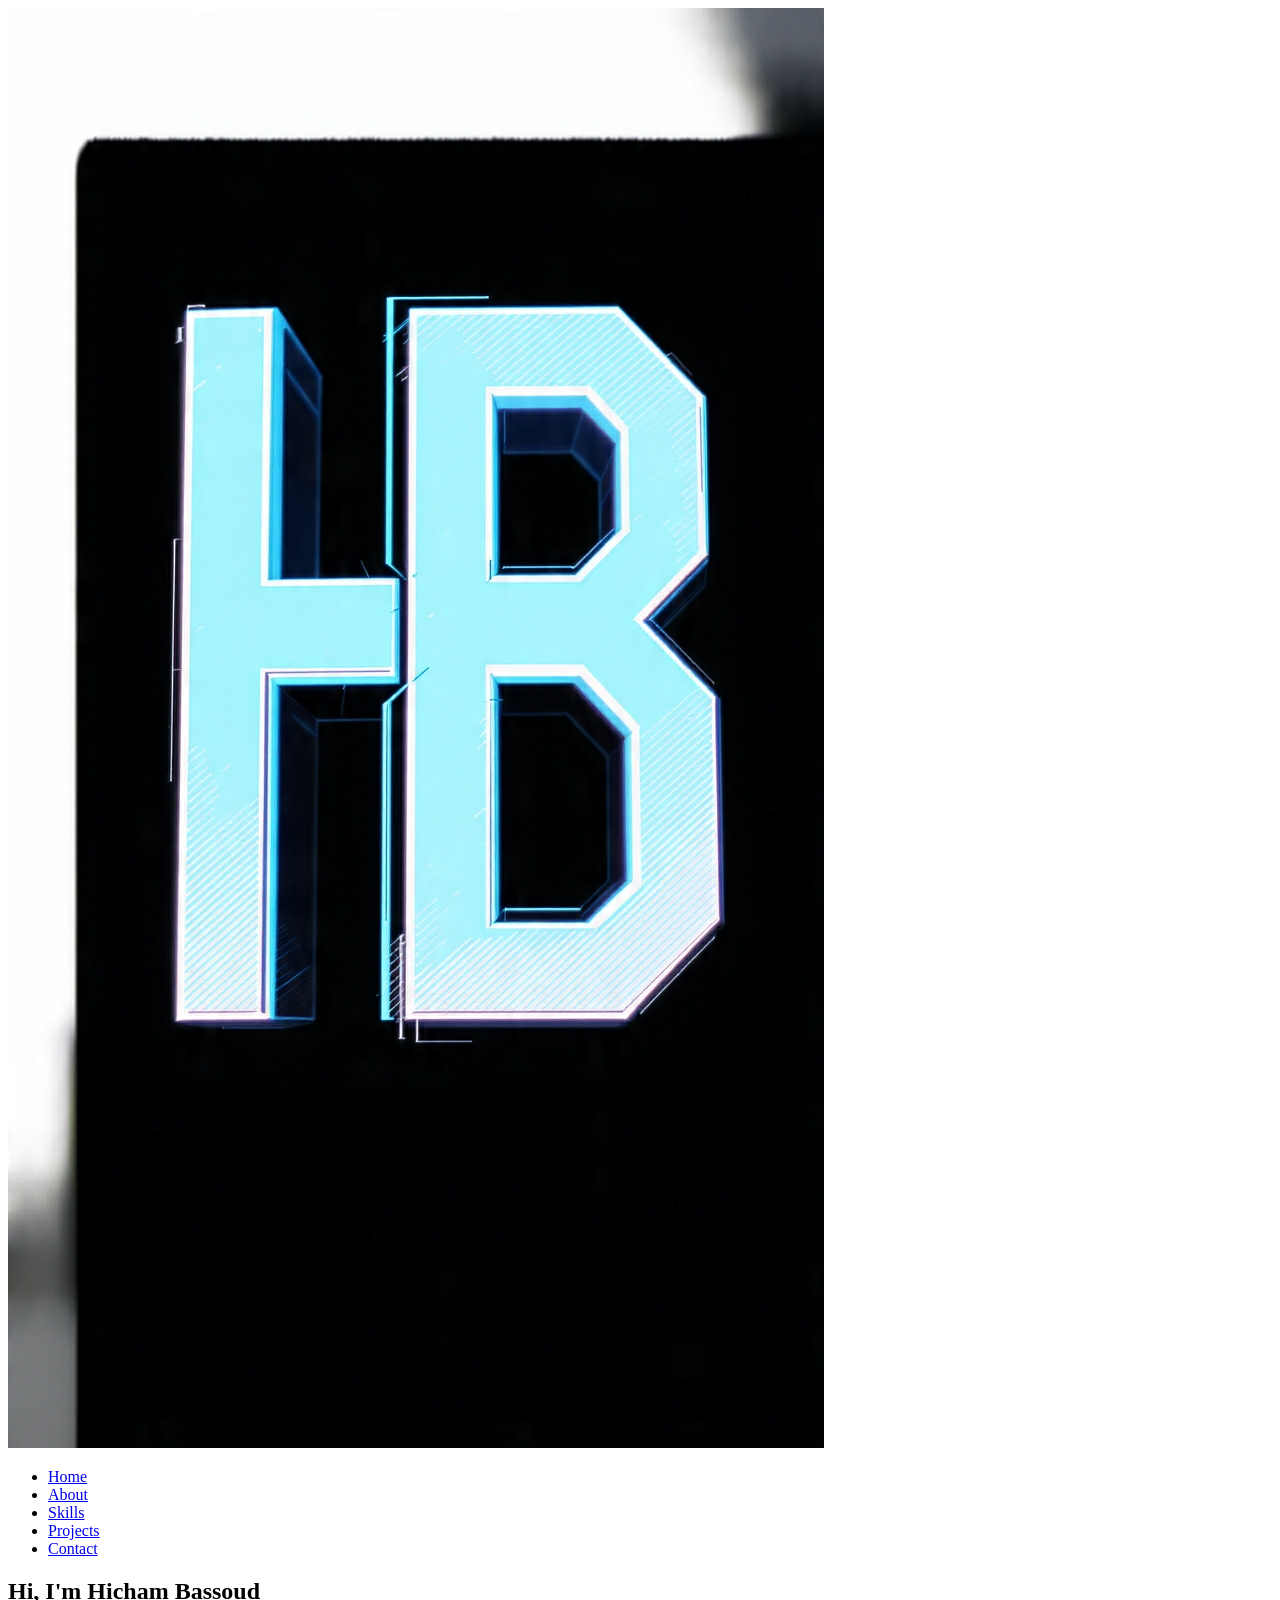
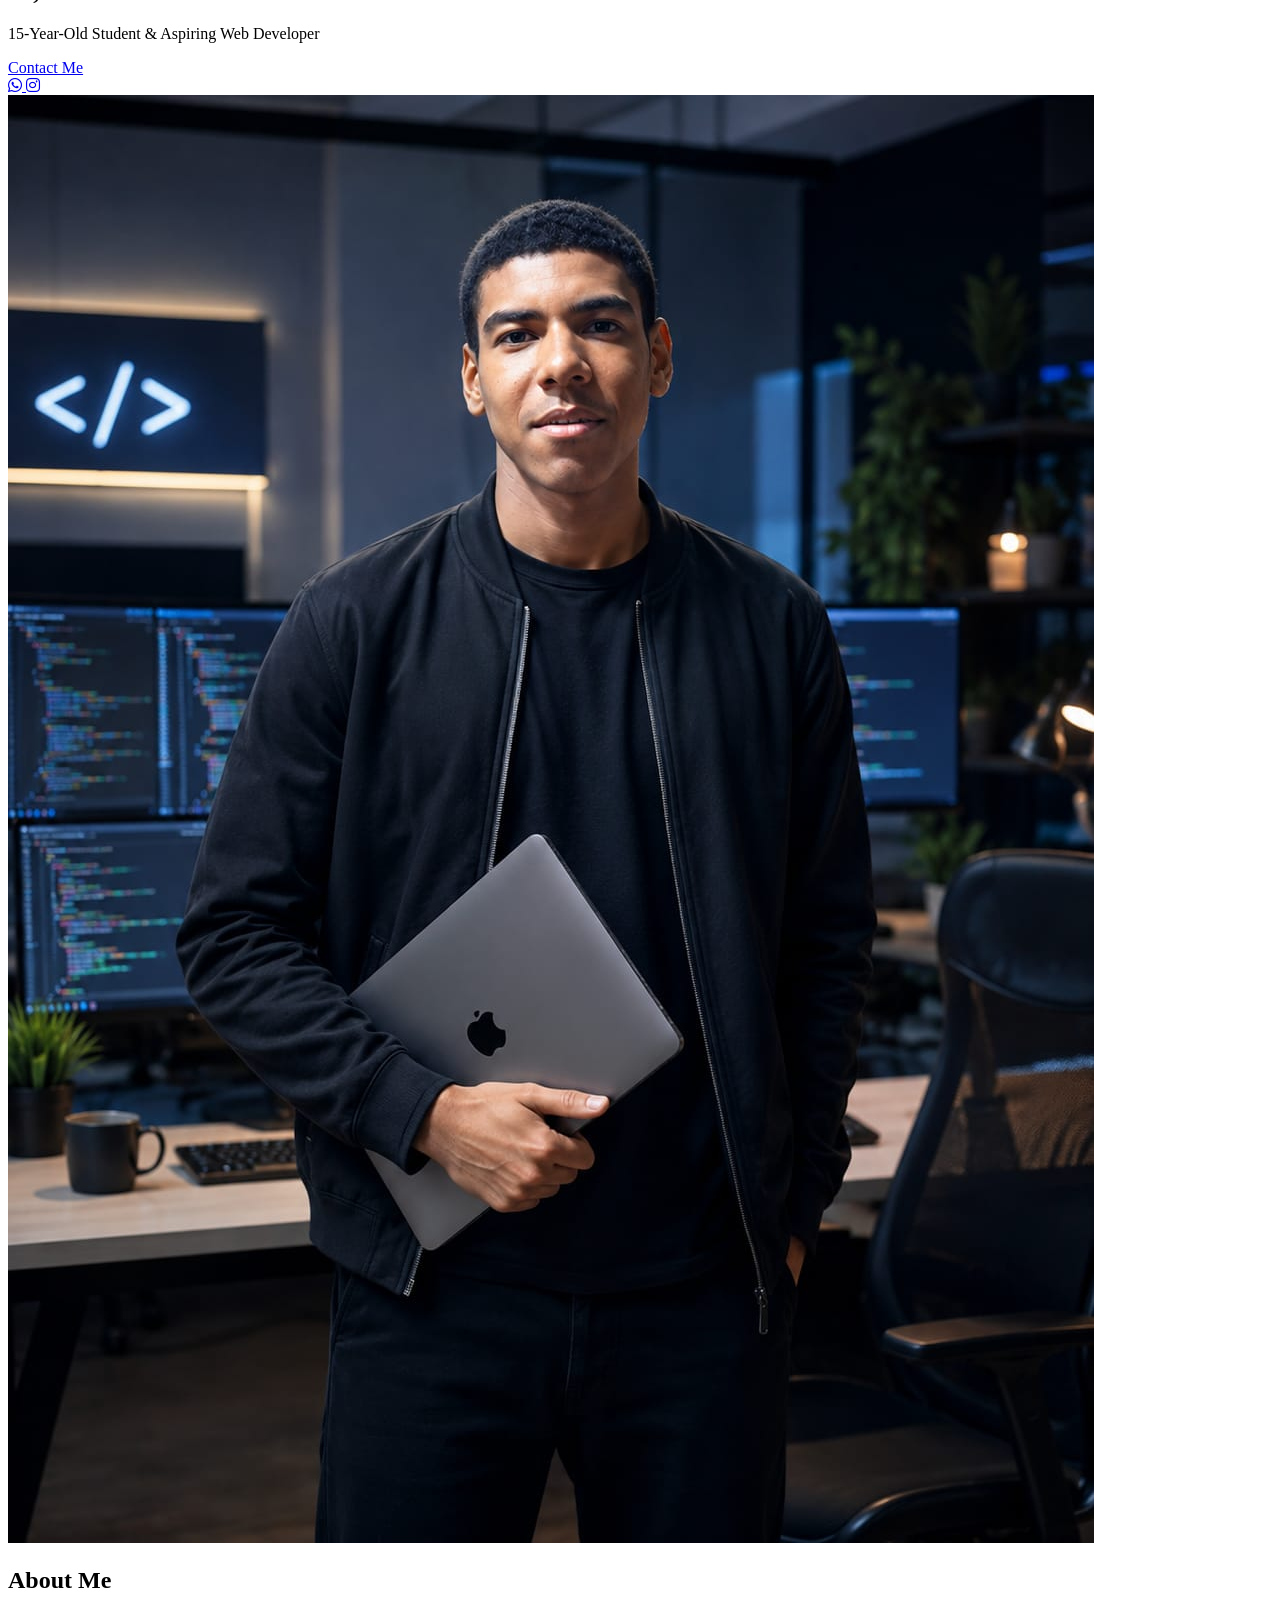
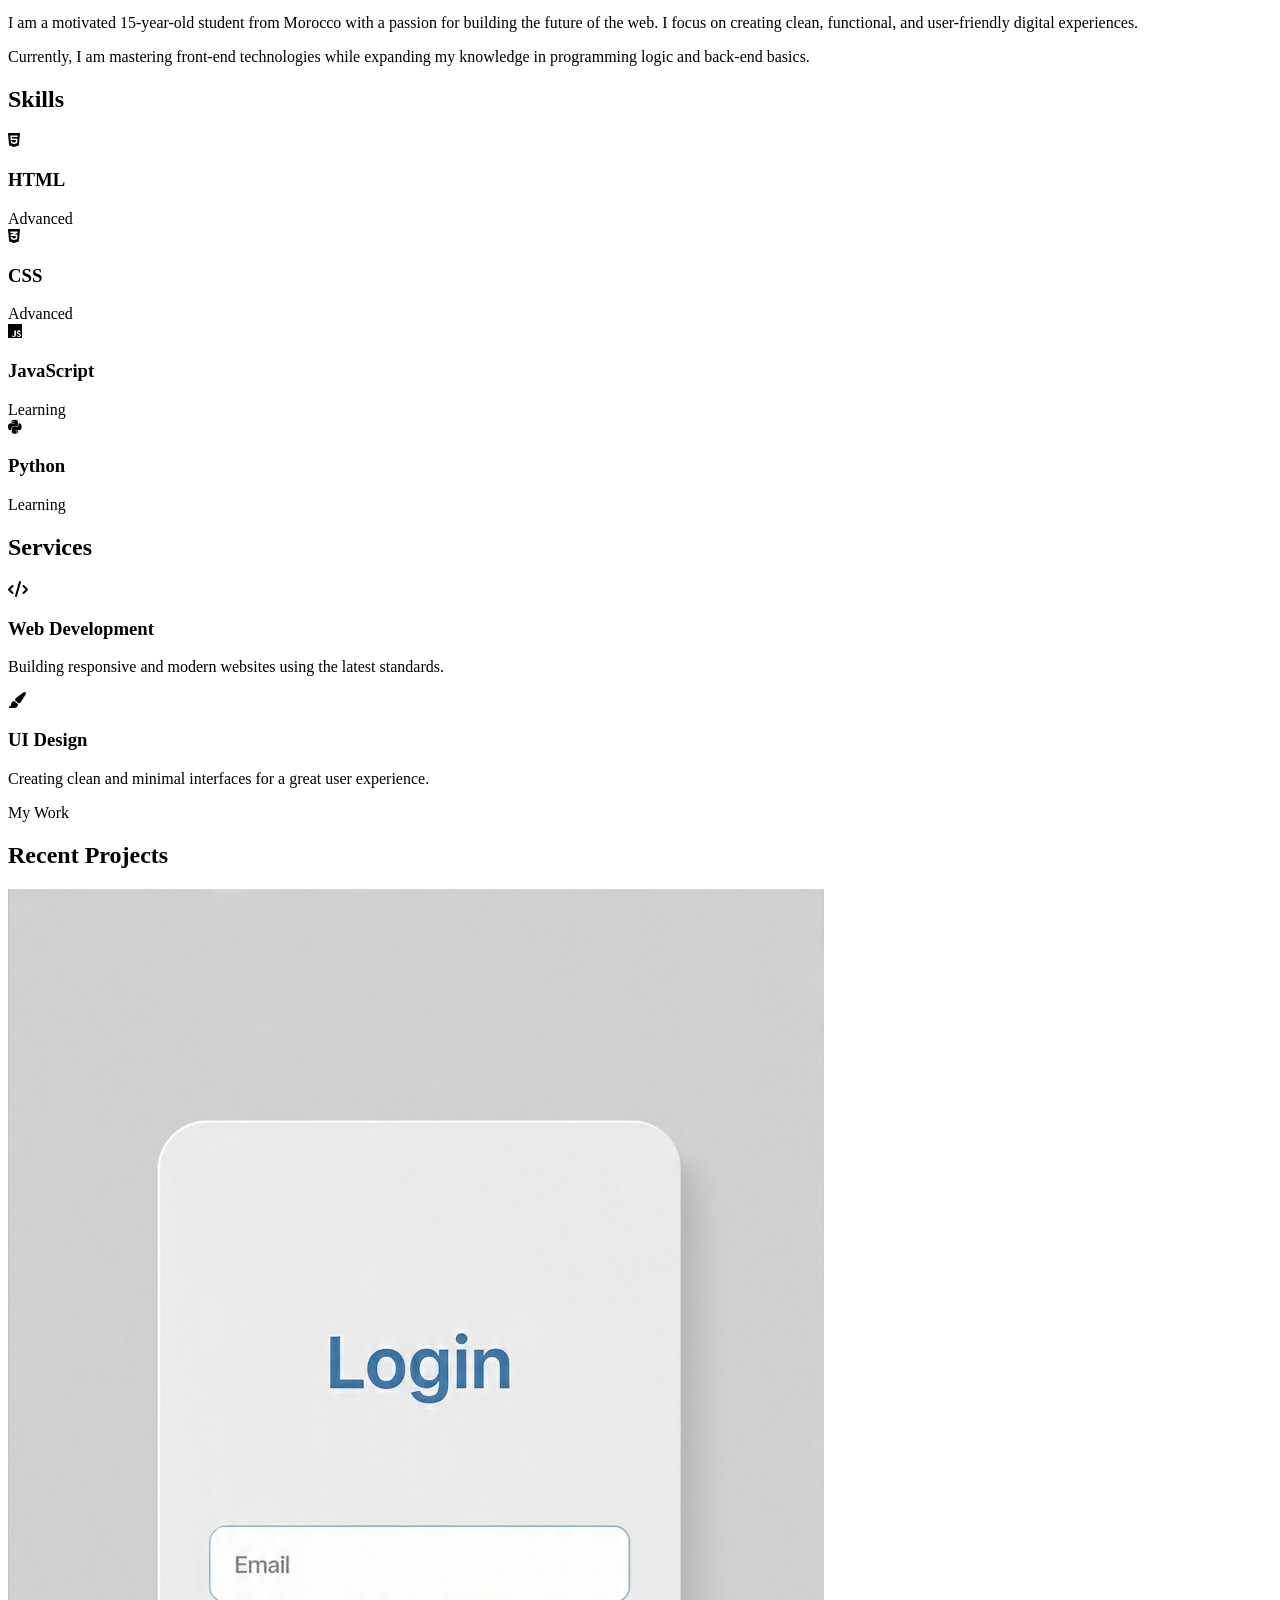
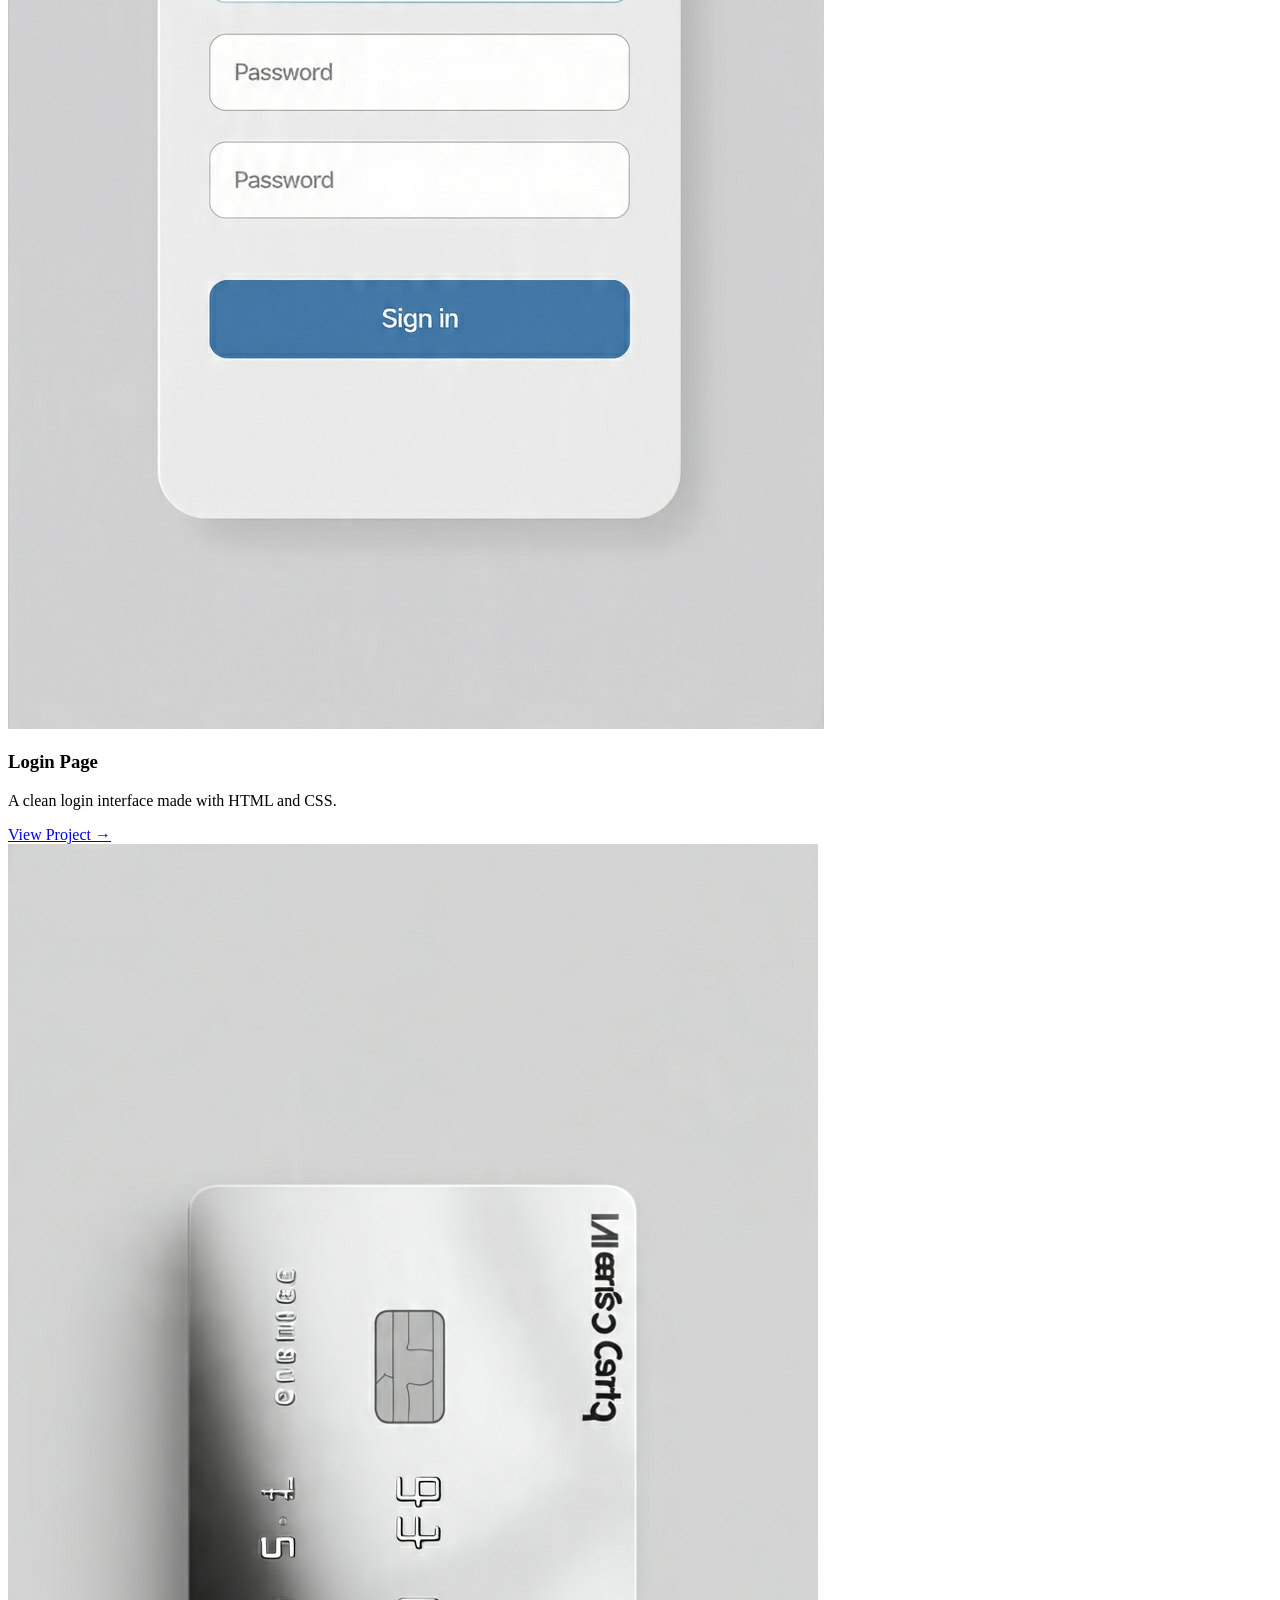
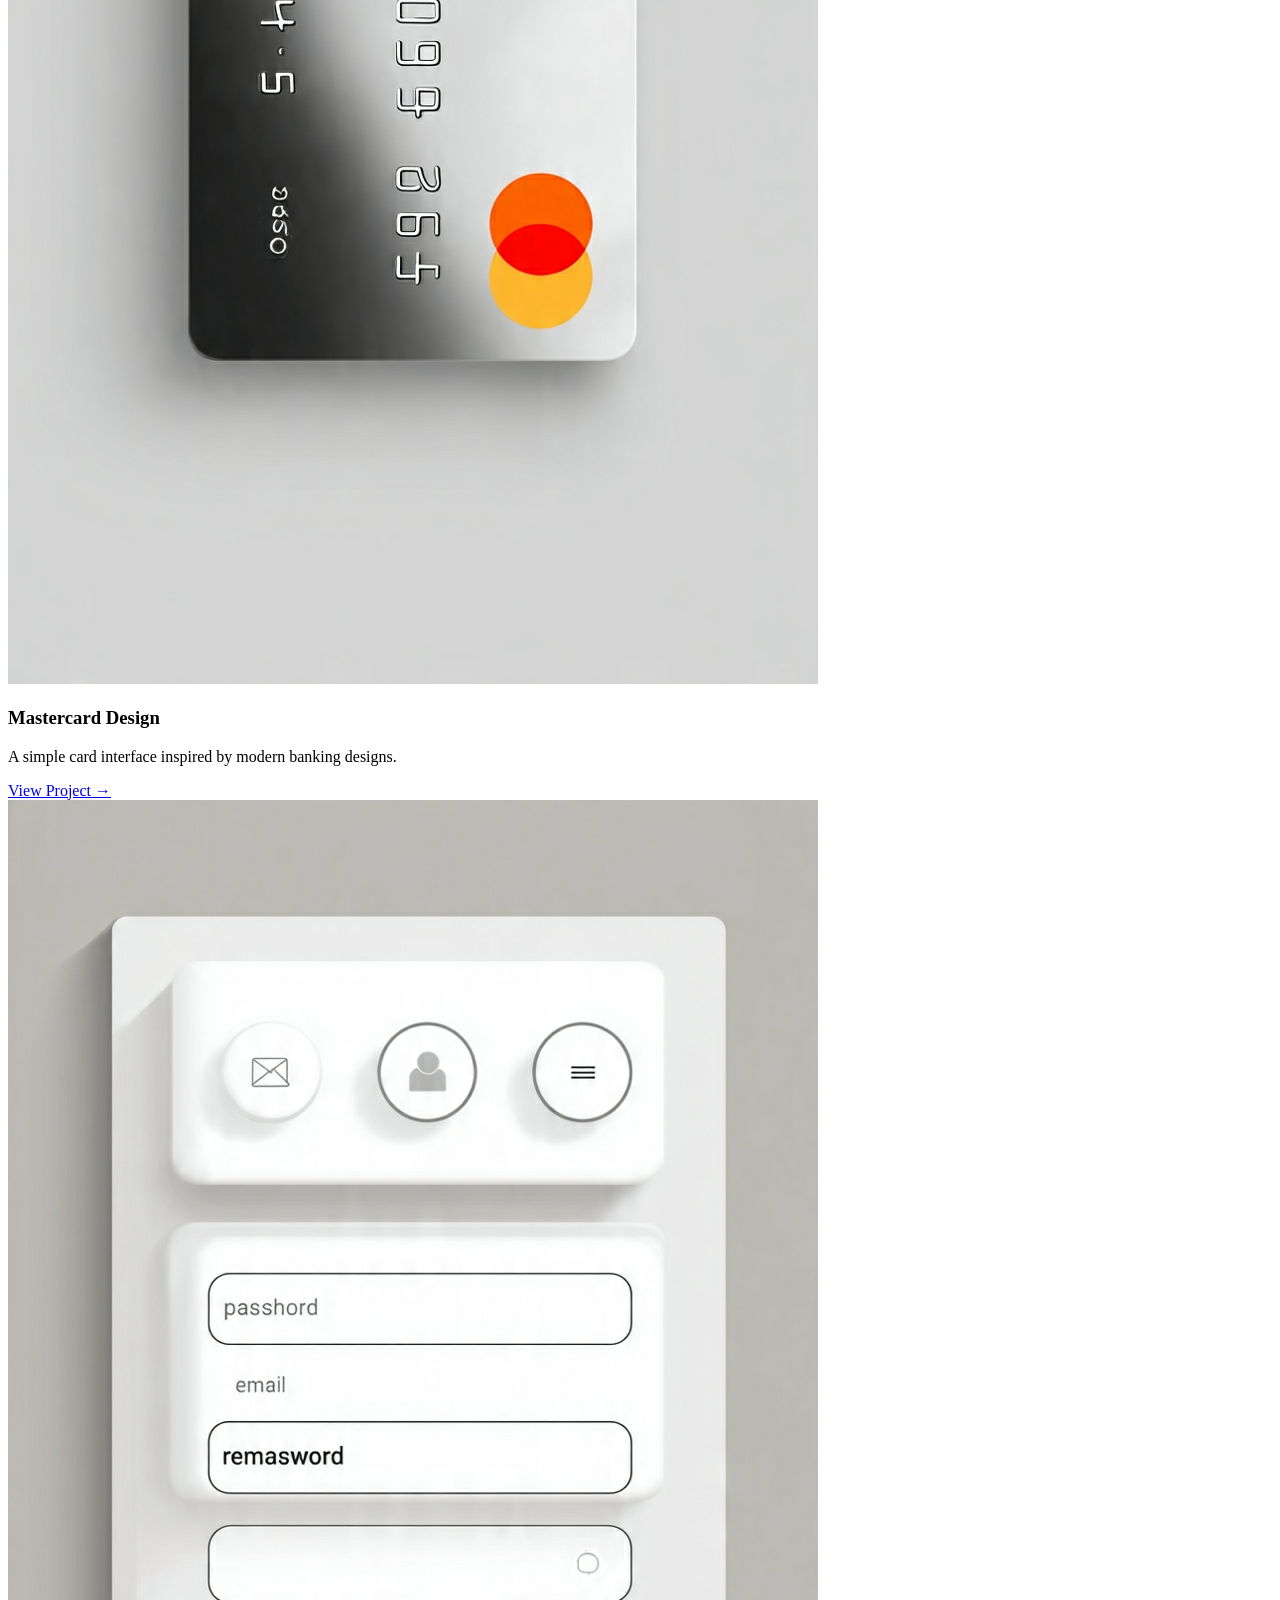
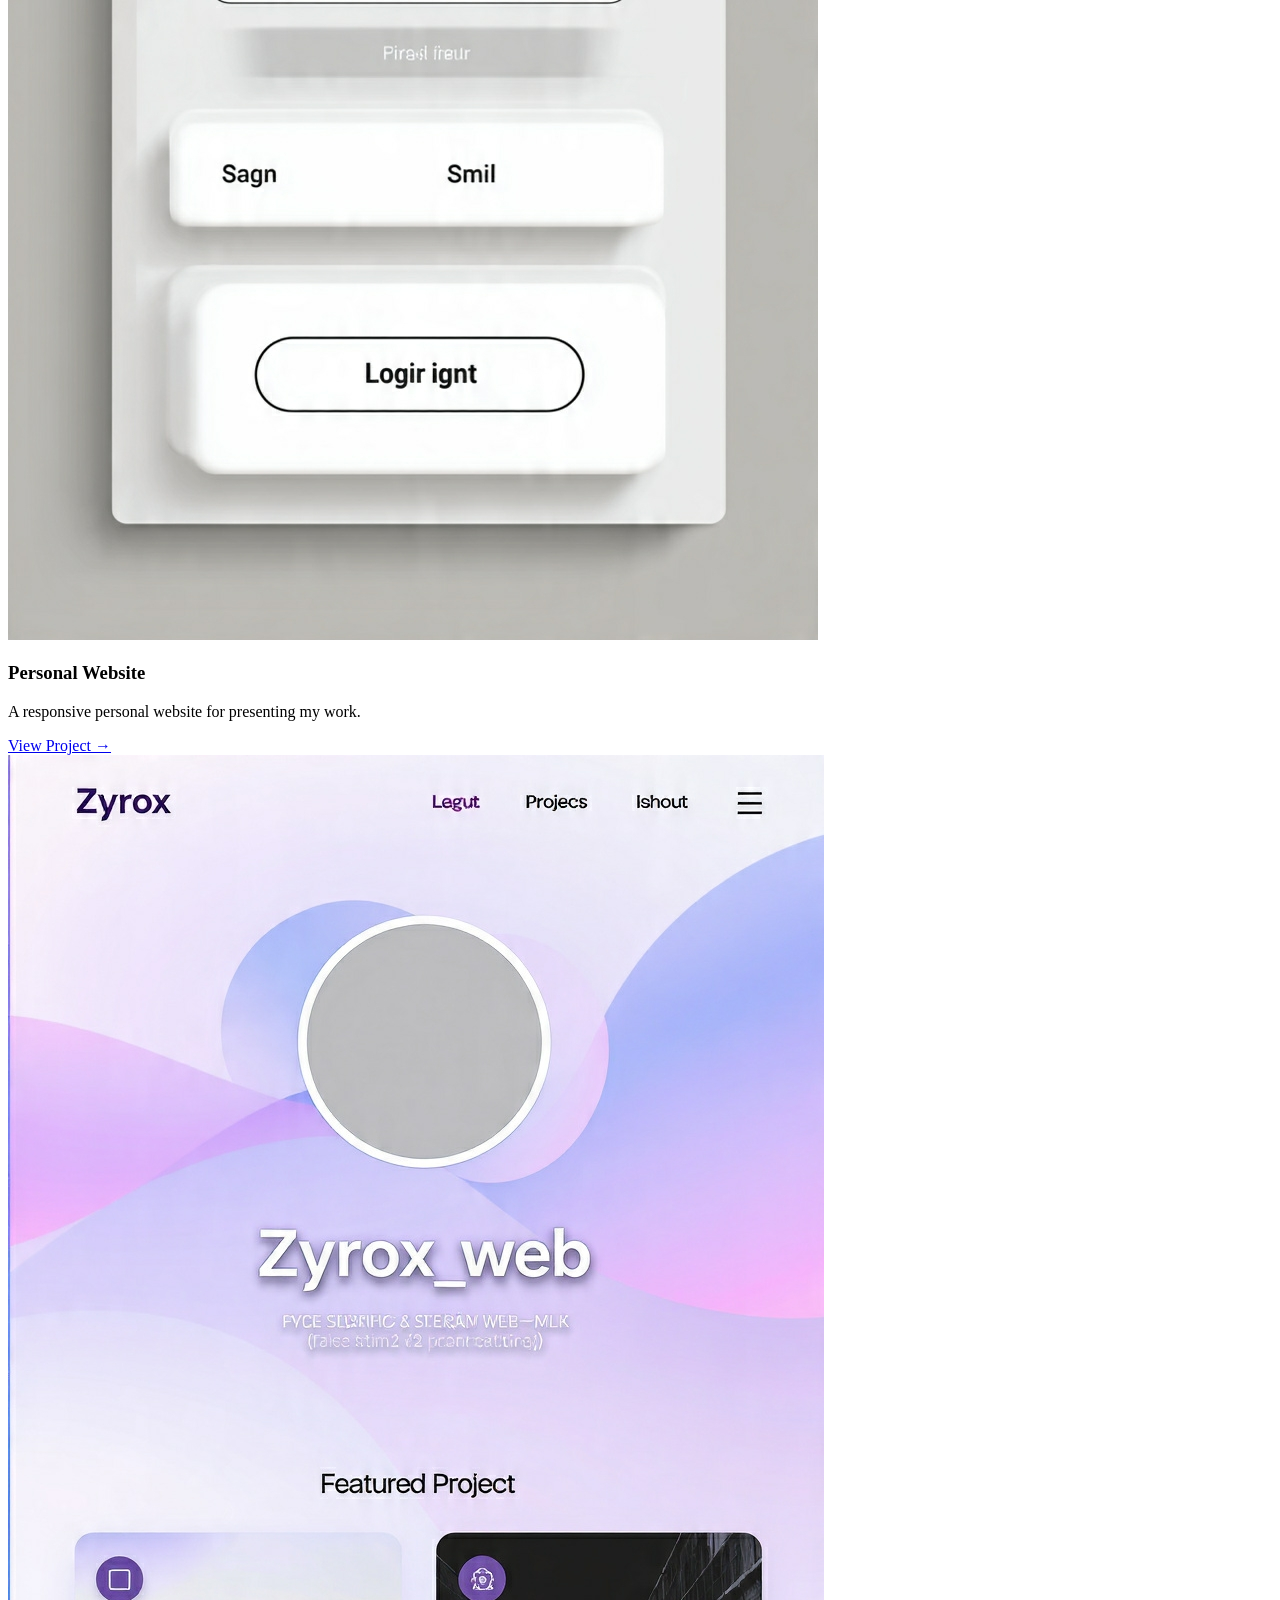
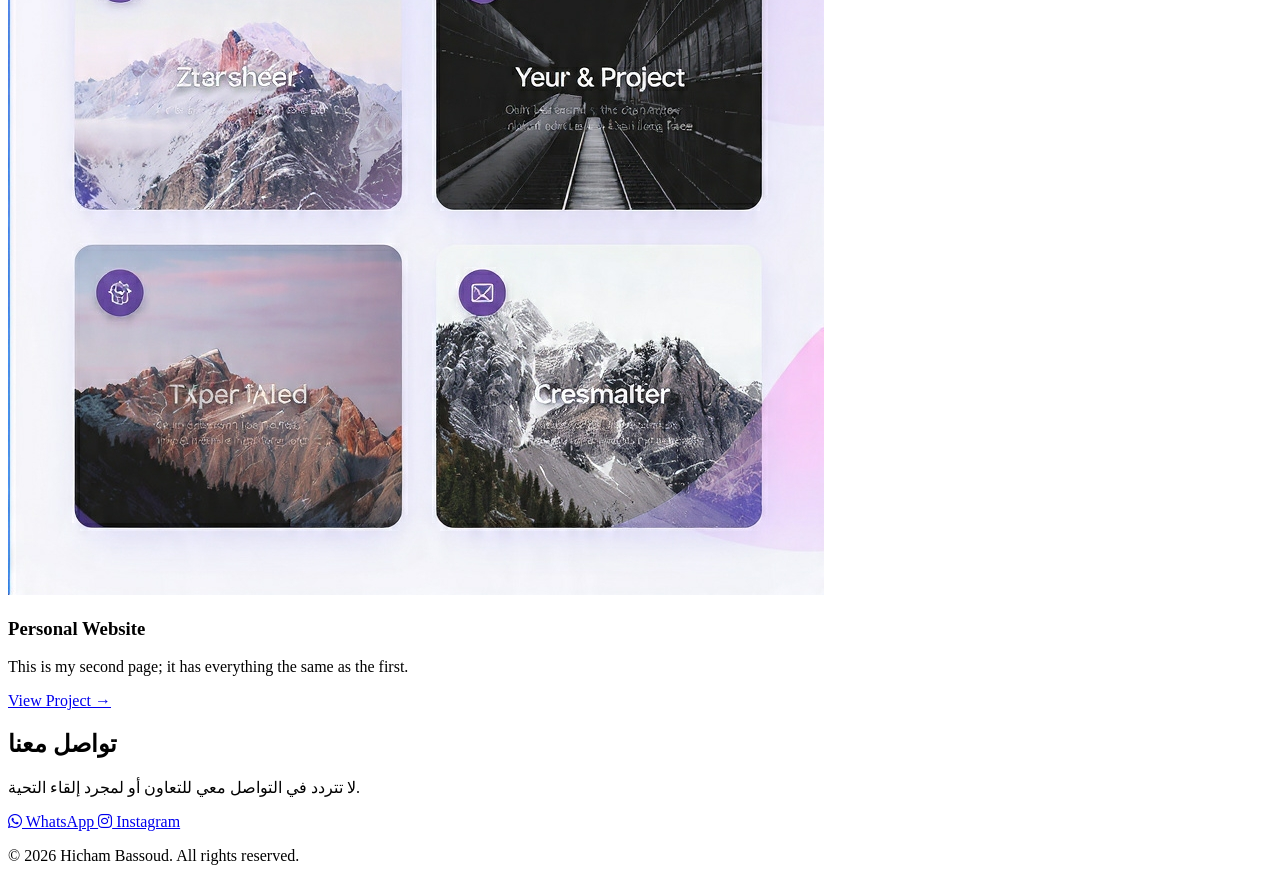
==== index.html @ bcaf5fb6 "Add files via upload" ====
<!DOCTYPE html>
<html lang="en" data-theme="dark">

<head>

    <meta charset="UTF-8">

    <meta name="viewport" content="width=device-width, initial-scale=1.0">

    <title>Hicham Bassoud | Web Developer</title>

    <link rel="stylesheet" href="Styles/style.css">

    <!-- Icons -->
    <link rel="stylesheet"
          href="https://cdnjs.cloudflare.com/ajax/libs/font-awesome/6.4.0/css/all.min.css">

    <!-- Fonts -->
    <link href="https://fonts.googleapis.com/css2?family=Inter:wght@300;400;600;700&family=Tajawal:wght@400;700&display=swap"
          rel="stylesheet">

    <link rel="preconnect" href="https://fonts.googleapis.com">

    <link rel="preconnect" href="https://fonts.gstatic.com" crossorigin>

    <link href="https://fonts.googleapis.com/css2?family=Inter:wght@400;500;600;700;800&display=swap"
          rel="stylesheet">

</head>


<body>


    <!-- ================= NAVIGATION ================= -->

    <nav>

        <div class="container nav-container">

            <div class="img_logo">

                <img src="logo.jpg" alt="Hicham Bassoud Logo">

            </div>


            <ul class="nav-links">

                <li>
                    <a href="#home" data-i18n="nav-home">
                        Home
                    </a>
                </li>

                <li>
                    <a href="#about" data-i18n="nav-about">
                        About
                    </a>
                </li>

                <li>
                    <a href="#skills" data-i18n="nav-skills">
                        Skills
                    </a>
                </li>

                <li>
                    <a href="#projects" data-i18n="nav-projects">
                        Projects
                    </a>
                </li>

                <li>
                    <a href="#contact" data-i18n="nav-contact">
                        Contact
                    </a>
                </li>

            </ul>
                <div class="hamburger">

                    <span></span>
                    <span></span>
                    <span></span>

                </div>

            </div>

        </div>

    </nav>



    <!-- ================= HERO SECTION ================= -->

    <section id="home" class="hero">

        <div class="container">

            <div class="hero-content">

                <h1 data-i18n="hero-title">

                    Hi, I'm
                    <span class="highlight">
                        Hicham Bassoud
                    </span>

                </h1>


                <p class="subtitle" data-i18n="hero-subtitle">

                    15-Year-Old Student & Aspiring Web Developer

                </p>


                <div class="hero-btns">

                    <a href="#contact"
                       class="btn primary"
                       data-i18n="btn-contact">

                        Contact Me

                    </a>


                    <div class="social-icons">

                        <a href="https://wa.me/212751402319"
                           target="_blank">

                            <i class="fab fa-whatsapp"></i>

                        </a>


                        <a href="https://www.instagram.com/alpha_x___00?igsi=Ym5qM2xybjVmcWQw"
                           target="_blank">

                            <i class="fab fa-instagram"></i>

                        </a>

                    </div>

                </div>

            </div>


            <div class="hero-img">

                <div class="img-border">

                    <img src="Program.jpg"
                         alt="Programming">

                </div>

            </div>

        </div>

    </section>



    <!-- ================= ABOUT SECTION ================= -->

    <section id="about">

        <div class="container">

            <h2 class="section-title"
                data-i18n="about-title">

                About Me

            </h2>


            <div class="about-grid">

                <div class="about-text">

                    <p data-i18n="about-p1">

                        I am a motivated 15-year-old student from Morocco
                        with a passion for building the future of the web.
                        I focus on creating clean, functional, and
                        user-friendly digital experiences.

                    </p>


                    <p data-i18n="about-p2">

                        Currently, I am mastering front-end technologies
                        while expanding my knowledge in programming logic
                        and back-end basics.

                    </p>

                </div>

            </div>

        </div>

    </section>



    <!-- ================= SKILLS SECTION ================= -->

    <section id="skills" class="bg-alt">

        <div class="container">

            <h2 class="section-title"
                data-i18n="skills-title">

                Skills

            </h2>


            <div class="skills-grid">


                <div class="skill-card">

                    <i class="fab fa-html5"></i>

                    <h3>
                        HTML
                    </h3>

                    <span class="level"
                          data-i18n="lvl-adv">

                        Advanced

                    </span>

                </div>



                <div class="skill-card">

                    <i class="fab fa-css3-alt"></i>

                    <h3>
                        CSS
                    </h3>

                    <span class="level"
                          data-i18n="lvl-adv">

                        Advanced

                    </span>

                </div>



                <div class="skill-card">

                    <i class="fab fa-js"></i>

                    <h3>
                        JavaScript
                    </h3>

                    <span class="level"
                          data-i18n="lvl-learn">

                        Learning

                    </span>

                </div>



                <div class="skill-card">

                    <i class="fab fa-python"></i>

                    <h3>
                        Python
                    </h3>

                    <span class="level"
                          data-i18n="lvl-learn">

                        Learning

                    </span>

                </div>


            </div>

        </div>

    </section>



    <!-- ================= SERVICES SECTION ================= -->

    <section id="services">

        <div class="container">

            <h2 class="section-title"
                data-i18n="services-title">

                Services

            </h2>


            <div class="services-grid">


                <div class="service-item">

                    <i class="fas fa-code"></i>

                    <h3 data-i18n="ser-1-t">

                        Web Development

                    </h3>

                    <p data-i18n="ser-1-d">

                        Building responsive and modern websites
                        using the latest standards.

                    </p>

                </div>



                <div class="service-item">

                    <i class="fas fa-paint-brush"></i>

                    <h3 data-i18n="ser-2-t">

                        UI Design

                    </h3>

                    <p data-i18n="ser-2-d">

                        Creating clean and minimal interfaces
                        for a great user experience.

                    </p>

                </div>


            </div>

        </div>

    </section>
    <!-- Projects -->
    <section class="section" id="projects">
      <div class="container">

        <div class="section-title">
          <p>My Work</p>
          <h2>Recent Projects</h2>
        </div>

        <div class="projects">

          <article class="project">
            <div class="project-image">
              <img src="Photo1.jpg">
            </div>

            <div class="project-info">
              <h3>Login Page</h3>
              <p>
                A clean login interface made with HTML and CSS.
              </p>
              <a href="Login-Form/index.html" target="_blank">View Project →</a>
            </div>
          </article>


          <article class="project">
            <div class="project-image">
              <img src="Photo2.jpg">
            </div>

            <div class="project-info">
              <h3>Mastercard Design</h3>
              <p>
                A simple card interface inspired by modern banking designs.
              </p>
              <a href="Mastercard/index.html" target="_blank">View Project →</a>
            </div>
          </article>


          <article class="project">
            <div class="project-image">
              <img src="Photo3.jpg">
            </div>

            <div class="project-info">
              <h3>Personal Website</h3>
              <p>
                A responsive personal website for presenting my work.
              </p>
             <a href="Loing-sing/index.html" target="_blank">View Project →</a>
             </div>
           </article>
           <article class="project">
            <div class="project-image">
              <img src="Photo4.jpg">
            </div>

            <div class="project-info">
              <h3>Personal Website</h3>
              <p>
                    
                    This is my second page; it has everything the same as the first. 
               
              </p>
             <a href="App=/index.html" target="_blank">View Project →</a>
             </div>
           </article>
          </div>
    <!-- ================= CONTACT SECTION ================= -->

    <section id="contact">

        <div class="container">


            <h2 class="section-title"
                data-i18n="contact-title">

                تواصل معنا

            </h2>


            <div class="contact-wrapper">


                <div class="contact-info">


                    <p data-i18n="contact-p">

                        لا تتردد في التواصل معي للتعاون
                        أو لمجرد إلقاء التحية.

                    </p>


                    <div class="contact-links">


                        <a href="https://wa.me/212751402319"
                           class="contact-btn wa">

                            <i class="fab fa-whatsapp"></i>

                            WhatsApp

                        </a>


                        <a href="https://www.instagram.com/zyrox.coder?stkn=Ym5qM2xybjVmcWQw"
                           class="contact-btn ig">

                            <i class="fab fa-instagram"></i>

                            Instagram

                        </a>


                    </div>

                </div>

            </div>

        </div>

    </section>



    <!-- ================= FOOTER ================= -->

    <footer>

        <p>

            &copy; 2026 Hicham Bassoud.

            <span data-i18n="footer">

                All rights reserved.

            </span>

        </p>

    </footer>



    <!-- JavaScript -->

    <script src="script.js"></script>


</body>

</html>
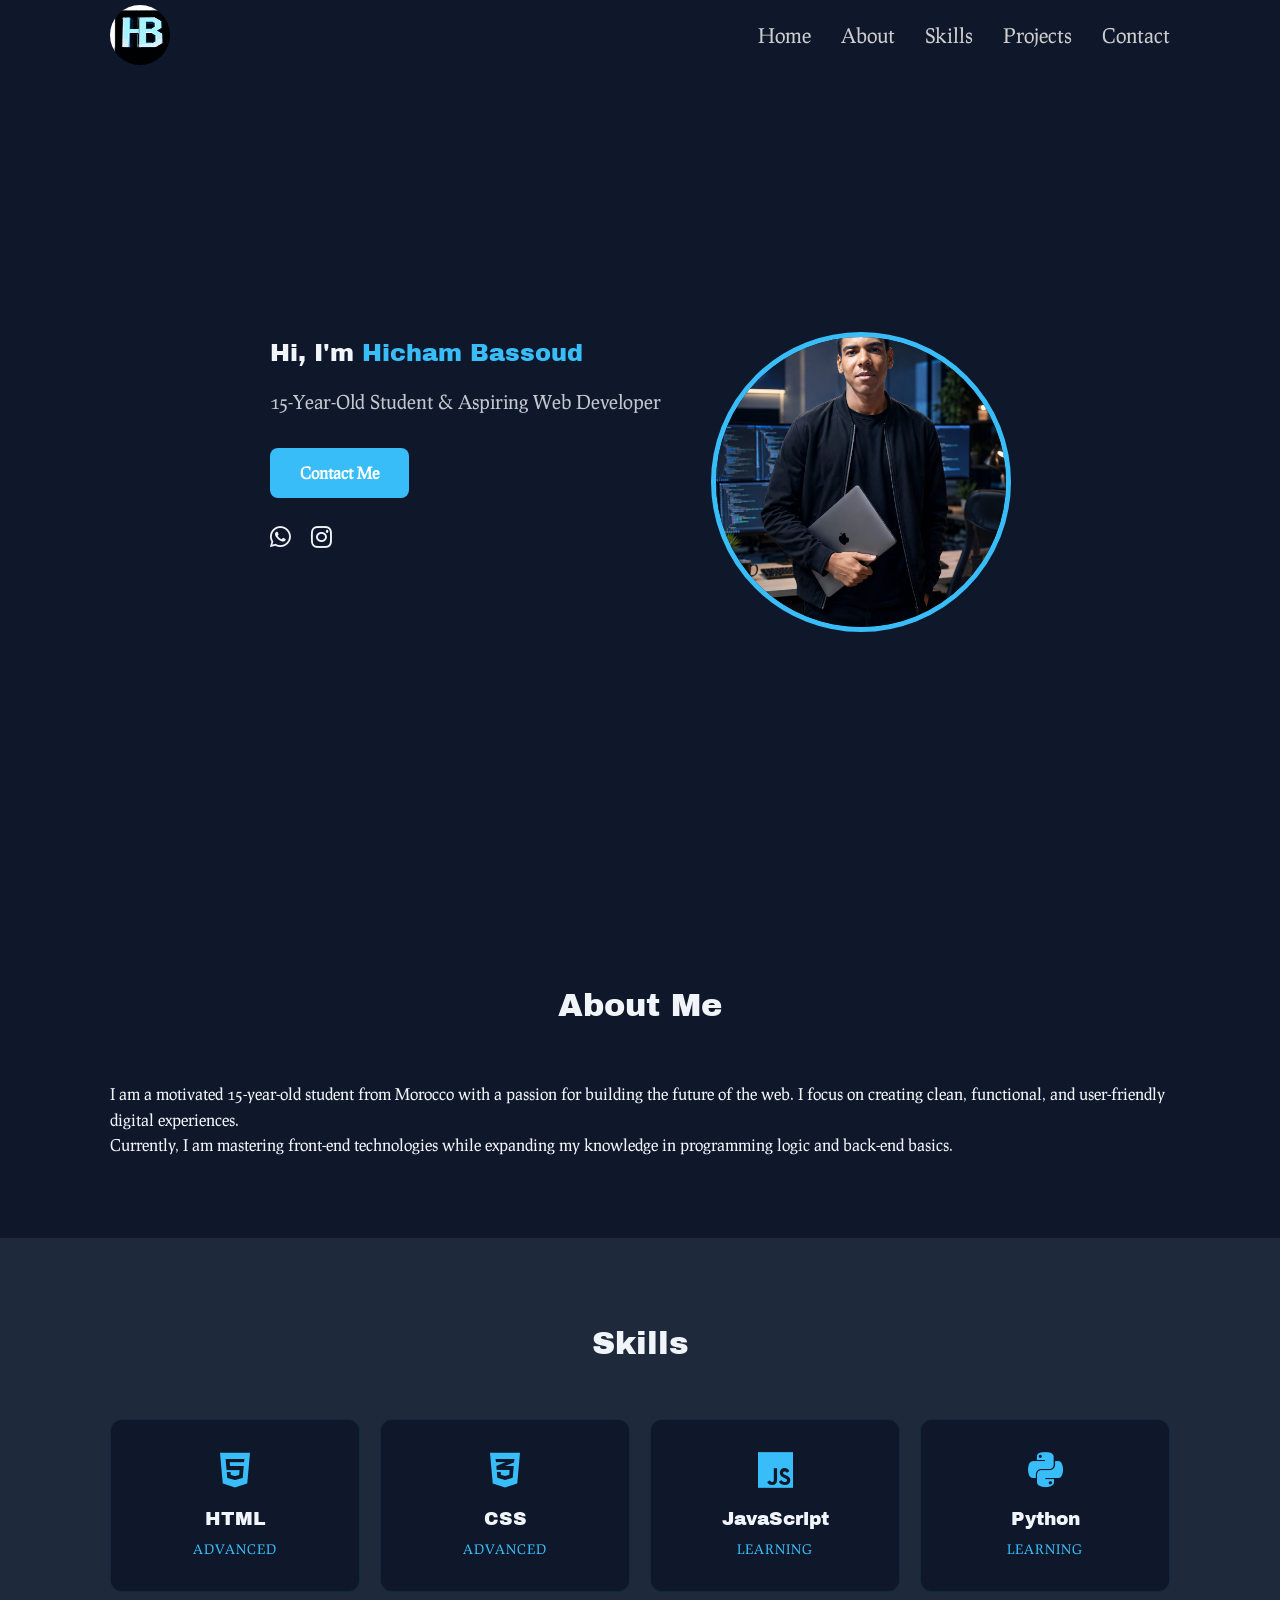
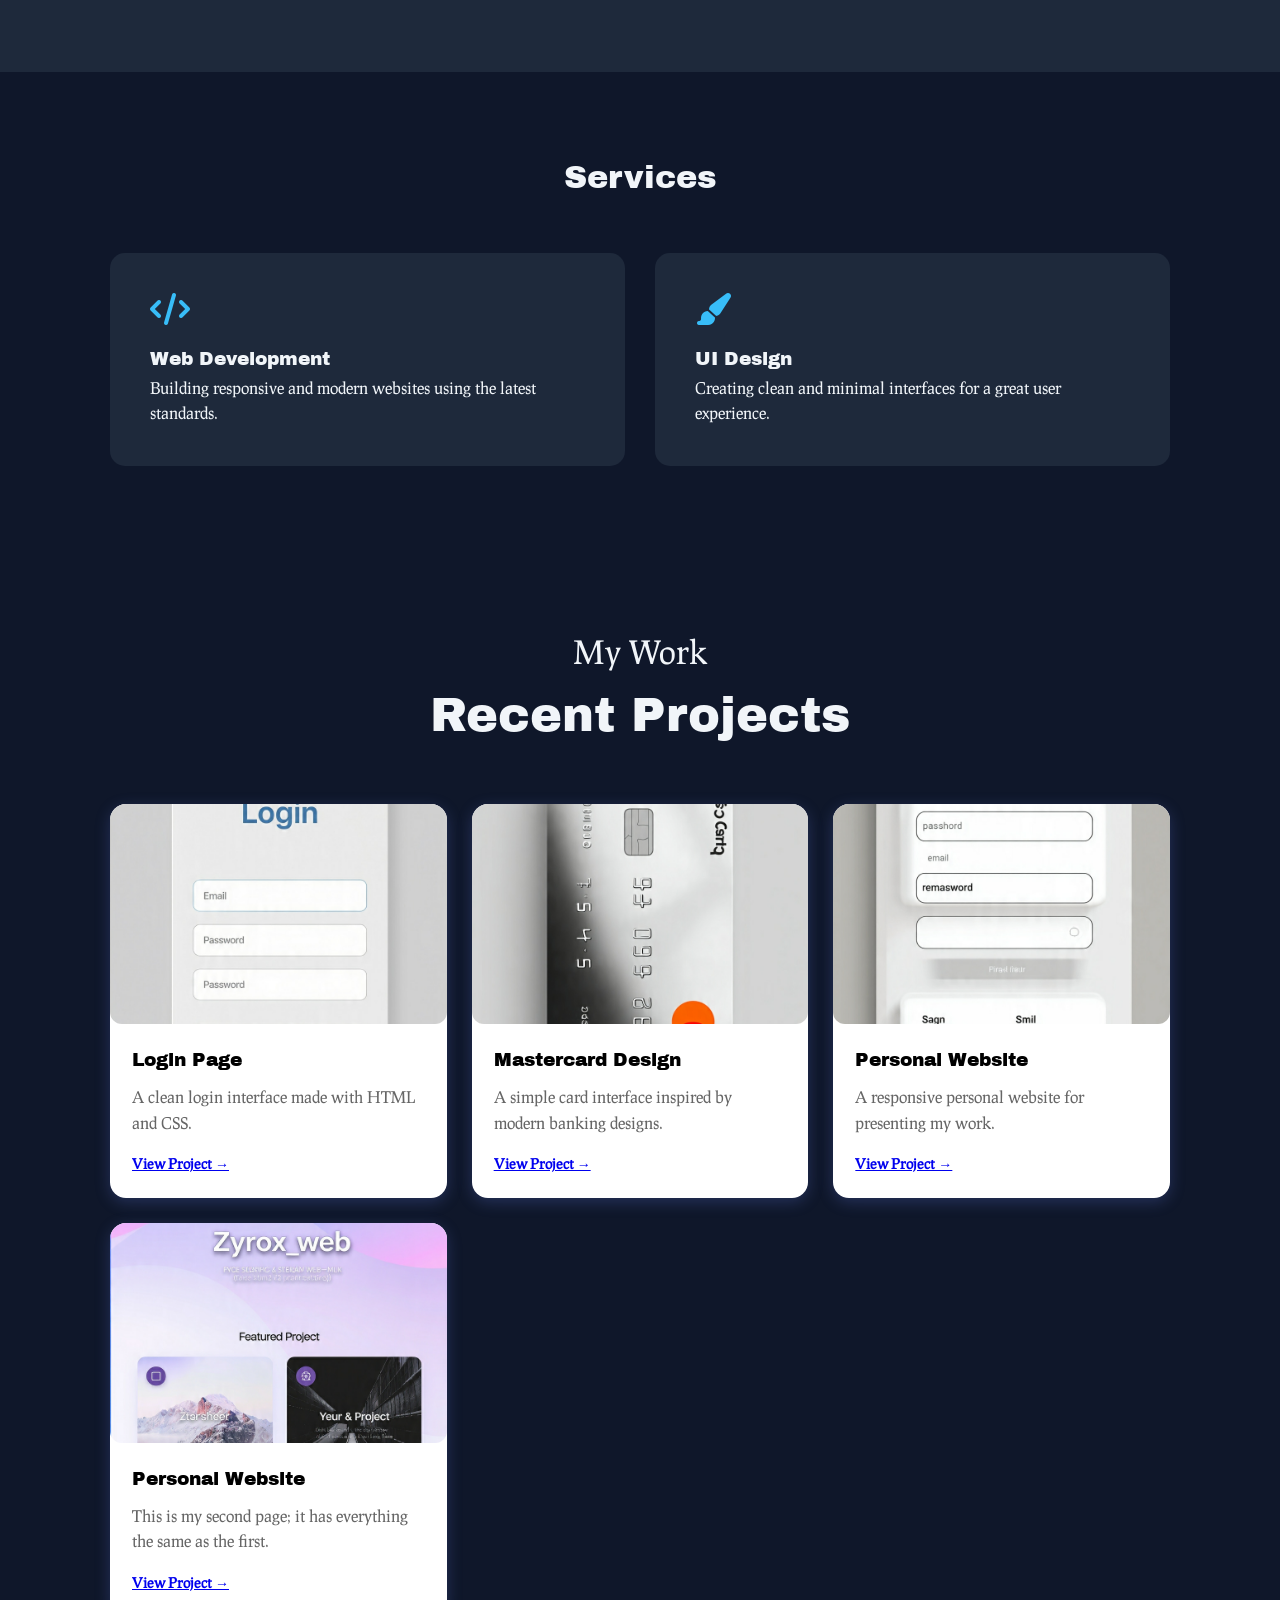
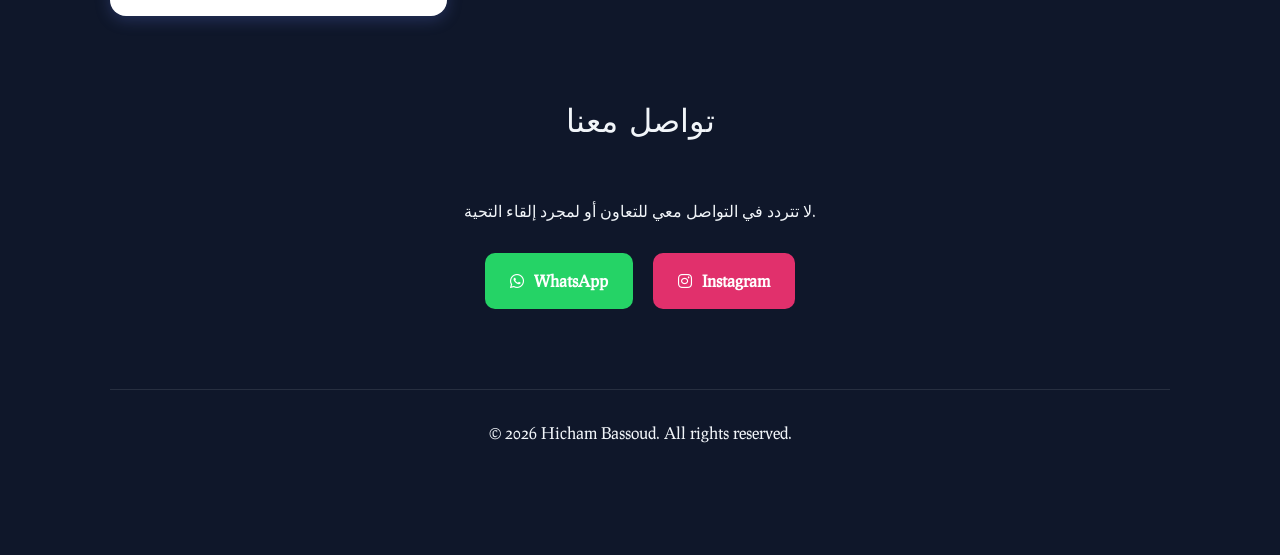
==== commit d3934b01: "Update index.html" ====
--- a/index.html
+++ b/index.html
@@ -9,7 +9,7 @@
 
     <title>Hicham Bassoud | Web Developer</title>
 
-    <link rel="stylesheet" href="Styles/style.css">
+    <link rel="stylesheet" href="style.css">
 
     <!-- Icons -->
     <link rel="stylesheet"
@@ -541,4 +541,4 @@
 
 </body>
 
-</html>+</html>
--- a/style.css
+++ b/style.css
@@ -0,0 +1,532 @@
+@import url('https://fonts.googleapis.com/css2?family=Archivo+Black&display=swap');
+@import url('https://fonts.googleapis.com/css2?family=Prociono&display=swap');
+h1, h2, h3 {
+    font-family: 'Archivo Black', sans-serif;
+    font-weight: 400;
+}
+:root {
+    --bg-color: #0f172a;
+    --text-color: #f1f5f9;
+    --accent-color: #38bdf8;
+    --card-bg: #1e293b;
+    --section-padding: 80px 20px;
+    --transition: all 0.3s ease;
+}
+
+[data-theme="light"] {
+    --bg-color: #f8fafc;
+    --text-color: #0f172a;
+    --accent-color: #0284c7;
+    --card-bg: #ffffff;
+}
+
+* {
+    margin: 0;
+    padding: 0;
+    box-sizing: border-box;
+}
+
+html {
+    scroll-behavior: smooth;
+}
+
+body {
+    font-family: 'Prociono', serif;
+    background-color: var(--bg-color);
+    color: var(--text-color);
+    line-height: 1.6;
+    transition: var(--transition);
+}
+
+[lang="ar"] body {
+    font-family: 'Tajawal', sans-serif;
+    direction: rtl;
+}
+
+.container {
+    max-width: 1100px;
+    margin: 0 auto;
+    padding: 0 20px;
+}
+
+/* Nav */
+nav {
+    height: 70px;
+    display: flex;
+    align-items: center;
+    position: fixed;
+    top: 0;
+    width: 100%;
+    background: var(--bg-color);
+    z-index: 1000;
+    box-shadow: 0 2px 10px rgba(255, 0, 0, 0);
+}
+
+.nav-container {
+    display: flex;
+    justify-content: space-between;
+    align-items: center;
+    width: 100%;
+}
+
+.logo {
+    font-size: 1.5rem;
+    font-weight: 700;
+}
+
+.logo span { color: var(--accent-color); }
+
+.nav-links {
+    display: flex;
+    list-style: none;
+    gap: 30px;
+    font-size: 20px;
+}
+
+.nav-links a {
+    text-decoration: none;
+    color: #CDCDCF;
+    font-weight: 500;
+    transition: var(--transition);
+}
+
+.nav-links a:hover {
+    border-bottom: 3px solid #FFE300;
+    color: #FFFFFF;
+}
+
+.nav-btns {
+    display: flex;
+    align-items: center;
+    gap: 15px;
+}
+
+#lang-switcher {
+    background: var(--card-bg);
+    color: var(--text-color);
+    border: 1px solid var(--accent-color);
+    padding: 5px;
+    border-radius: 5px;
+    cursor: pointer;
+}
+
+#theme-toggle {
+    background: none;
+    border: none;
+    color: var(--text-color);
+    font-size: 1.2rem;
+    cursor: pointer;
+}
+
+/* Hero */
+.hero {
+    height: 100vh;
+    display: flex;
+    align-items: center;
+    padding-top: 70px;
+}
+
+.hero .container {
+    display: flex;
+    align-items: center;
+    justify-content: space-between;
+    gap: 50px;
+}
+
+.highlight { color: var(--accent-color); }
+
+.subtitle {
+    font-size: 1.2rem;
+    margin: 15px 0 30px;
+    opacity: 0.8;
+}
+.hero-img img {
+    width: 300px;
+    height: 300px;
+    border-radius: 50%;
+    object-fit: cover;
+    border: 5px solid var(--accent-color);
+    position: relative;
+    top: 40px;
+}
+.container nav-container.img_logo {
+    width: 280px;
+    height: 180px;
+}
+.img_logo {
+    height: 60px;
+    width: 60px;
+    border-radius: 50%;
+}
+.img_logo img {
+    width: 60px;
+    height: 60px;
+    border-radius: 50%;
+    display: block;
+} 
+.btn {
+    padding: 12px 30px;
+    border-radius: 8px;
+    text-decoration: none;
+    font-weight: 600;
+    display: inline-block;
+    transition: var(--transition);
+}
+
+.btn.primary {
+    background: var(--accent-color);
+    color: #fff;
+}
+
+.btn.primary:hover { transform: translateY(-3px); opacity: 0.9; }
+
+.social-icons {
+    margin-top: 20px;
+    display: flex;
+    gap: 20px;
+}
+
+.social-icons a {
+    font-size: 1.5rem;
+    color: var(--text-color);
+    transition: var(--transition);
+}
+
+.social-icons a:hover { color: var(--accent-color); }
+
+/* Sections */
+section { padding: var(--section-padding); }
+.bg-alt { background-color: var(--card-bg); }
+.section-title {
+    text-align: center;
+    font-size: 2rem;
+    margin-bottom: 50px;
+}
+
+/* Skills */
+.skills-grid {
+    display: grid;
+    grid-template-columns: repeat(auto-fit, minmax(150px, 1fr));
+    gap: 20px;
+}
+
+.skill-card {
+    background: var(--bg-color);
+    padding: 30px;
+    text-align: center;
+    border-radius: 12px;
+    border: 1px solid rgba(56, 189, 248, 0.1);
+}
+
+.skill-card i {
+    font-size: 2.5rem;
+    color: var(--accent-color);
+    margin-bottom: 15px;
+}
+
+.level {
+    font-size: 0.8rem;
+    text-transform: uppercase;
+    letter-spacing: 1px;
+    color: var(--accent-color);
+}
+
+/* Services */
+.services-grid {
+    display: grid;
+    grid-template-columns: repeat(auto-fit, minmax(280px, 1fr));
+    gap: 30px;
+}
+
+.service-item {
+    background: var(--card-bg);
+    padding: 40px;
+    border-radius: 15px;
+    transition: var(--transition);
+}
+
+.service-item i {
+    font-size: 2rem;
+    margin-bottom: 20px;
+    color: var(--accent-color);
+}
+
+/* Contact */
+.contact-wrapper {
+    text-align: center;
+    max-width: 600px;
+    margin: 0 auto;
+}
+
+.contact-links {
+    display: flex;
+    justify-content: center;
+    gap: 20px;
+    margin-top: 30px;
+    flex-wrap: wrap;
+}
+
+.contact-btn {
+    padding: 15px 25px;
+    border-radius: 10px;
+    text-decoration: none;
+    color: white;
+    font-weight: bold;
+    display: flex;
+    align-items: center;
+    gap: 10px;
+}
+
+.wa { background: #25D366; }
+.ig { background: #E1306C; }
+
+/* Mobile Menu */
+.hamburger { display: none; cursor: pointer; }
+.hamburger span {
+    display: block;
+    width: 25px;
+    height: 3px;
+    background: var(--text-color);
+    margin: 5px 0;
+}
+
+@media (max-width: 768px) {
+    .nav-links {
+        display: none; /* Add JS to toggle this */
+    }
+    .hamburger { display: block; }
+    .hero .container { flex-direction: column-reverse; text-align: center; }
+    .hero-img img { width: 200px; height: 200px; }
+}
+
+footer {
+    text-align: center;
+    padding: 30px;
+    border-top: 1px solid rgba(255,255,255,0.1);
+} 
+/* =========================
+   PROJECTS SECTION
+========================= */
+
+.projects {
+display: grid;
+grid-template-columns: repeat(3, 1fr);
+gap: 25px;
+}
+.project {
+background: #fff;
+border-radius: 16px;
+padding: 0;
+overflow: hidden;
+box-shadow: 0 4px 15px rgba(102, 126, 234, 0.25);
+transition: all 0.3s cubic-bezier(.25,.8,.25,1);
+}
+
+.project:hover {
+transform: translateY(-8px);
+box-shadow: 0 16px 40px rgba(138, 43, 226, 0.35);
+}
+.project-image {
+height: 200px;
+background: #e9e9e9;
+display: flex;
+align-items: center;
+justify-content: center;
+color: #777;
+}
+
+.project-info {
+padding: 22px;
+}
+
+.project-info h3 {
+    margin-bottom: 8px;
+    color: black;
+}
+
+.project-info p {
+color: #666;
+margin-bottom: 15px;
+}
+
+.project-info a {
+font-size: 14px;
+font-weight: bold;
+}
+.project-image {
+width: 100%;
+height: 220px; /* نفس الارتفاع اللي عندك */
+overflow: hidden;
+border-radius: 12px;
+}
+
+.project-image img {
+width: 100%;
+height: 100%;
+object-fit: cover; /* باش الصورة ما تتشوهش */
+transition: transform 0.3s ease;
+}
+
+.project-image img:hover {
+transform: scale(1.05); /* تأثير زوين ملي تدوز الماوس */
+}
+
+    
+/* Bottom */
+
+.mc-bottom {
+    position: absolute;
+    left: 25px;
+    right: 25px;
+    bottom: 20px;
+
+    display: flex;
+    justify-content: space-between;
+}
+
+.mc-bottom small {
+    display: block;
+    margin-bottom: 4px;
+
+    font-size: 7px;
+    color: #777;
+    letter-spacing: 1px;
+}
+
+.mc-bottom strong {
+    font-size: 9px;
+    color: #ddd;
+    letter-spacing: 1px;
+}
+
+/* Content */
+
+.project-content {
+    padding: 28px;
+}
+
+.project-top {
+    display: flex;
+    justify-content: space-between;
+    align-items: center;
+}
+
+.project-category {
+    color: var(--accent-color);
+    font-size: 12px;
+    font-weight: 600;
+    text-transform: uppercase;
+    letter-spacing: 1px;
+}
+
+.project-number {
+    color: #64748b;
+    font-size: 13px;
+    font-weight: 700;
+}
+
+.project-content h3 {
+    margin: 14px 0 10px;
+    font-size: 25px;
+    color: var(--text-color);
+}
+
+.project-content p {
+    color: #94a3b8;
+    line-height: 1.7;
+    font-size: 14px;
+}
+
+/* Technologies */
+
+.project-tech {
+    display: flex;
+    flex-wrap: wrap;
+    gap: 8px;
+    margin: 20px 0;
+}
+
+.project-tech span {
+    padding: 6px 12px;
+
+    border-radius: 20px;
+
+    font-size: 11px;
+    font-weight: 600;
+
+    color: var(--accent-color);
+
+    background: rgba(56,189,248,0.08);
+    border: 1px solid rgba(56,189,248,0.15);
+}
+
+/* Buttons */
+
+.project-actions {
+    display: flex;
+    align-items: center;
+    gap: 10px;
+}
+
+.project-btn {
+    display: inline-flex;
+    align-items: center;
+    gap: 8px;
+
+    padding: 11px 18px;
+
+    border-radius: 10px;
+
+    text-decoration: none;
+    font-size: 13px;
+    font-weight: 600;
+
+    transition: 0.3s ease;
+}
+
+.project-primary {
+    color: #fff;
+    background: var(--accent-color);
+}
+
+.project-primary:hover {
+    transform: translateX(4px);
+    filter: brightness(1.1);
+}
+
+.project-icon {
+    width: 42px;
+    height: 42px;
+
+    display: flex;
+    align-items: center;
+    justify-content: center;
+
+    color: var(--text-color);
+
+    border: 1px solid rgba(255,255,255,0.1);
+    border-radius: 10px;
+
+    text-decoration: none;
+
+    transition: 0.3s ease;
+}
+
+.project-icon:hover {
+    color: var(--accent-color);
+    border-color: var(--accent-color);
+}
+
+/* Mobile */
+
+@media (max-width: 900px) {
+    .projects-grid {
+        grid-template-columns: repeat(2, 280px);
+    }
+}
+
+@media (max-width: 600px) {
+    .projects-grid {
+        grid-template-columns: 280px;
+    }
+}
